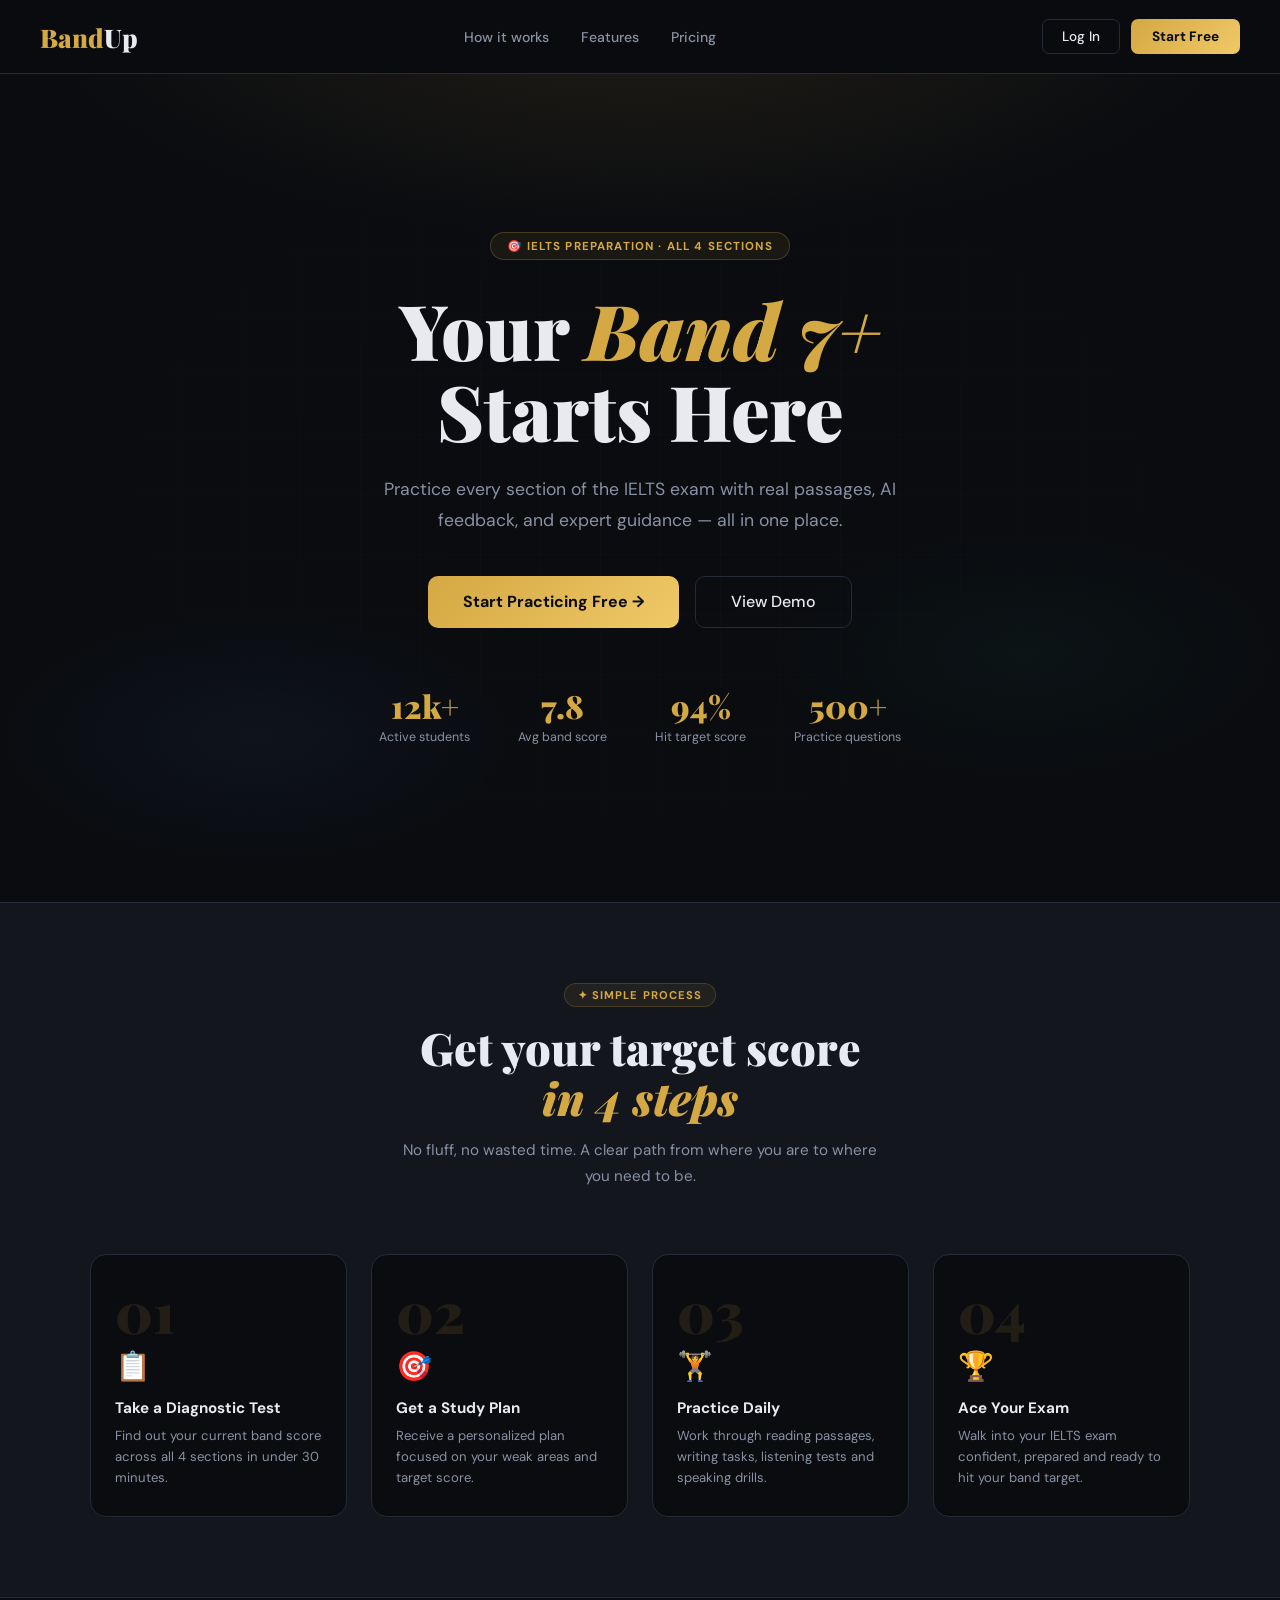
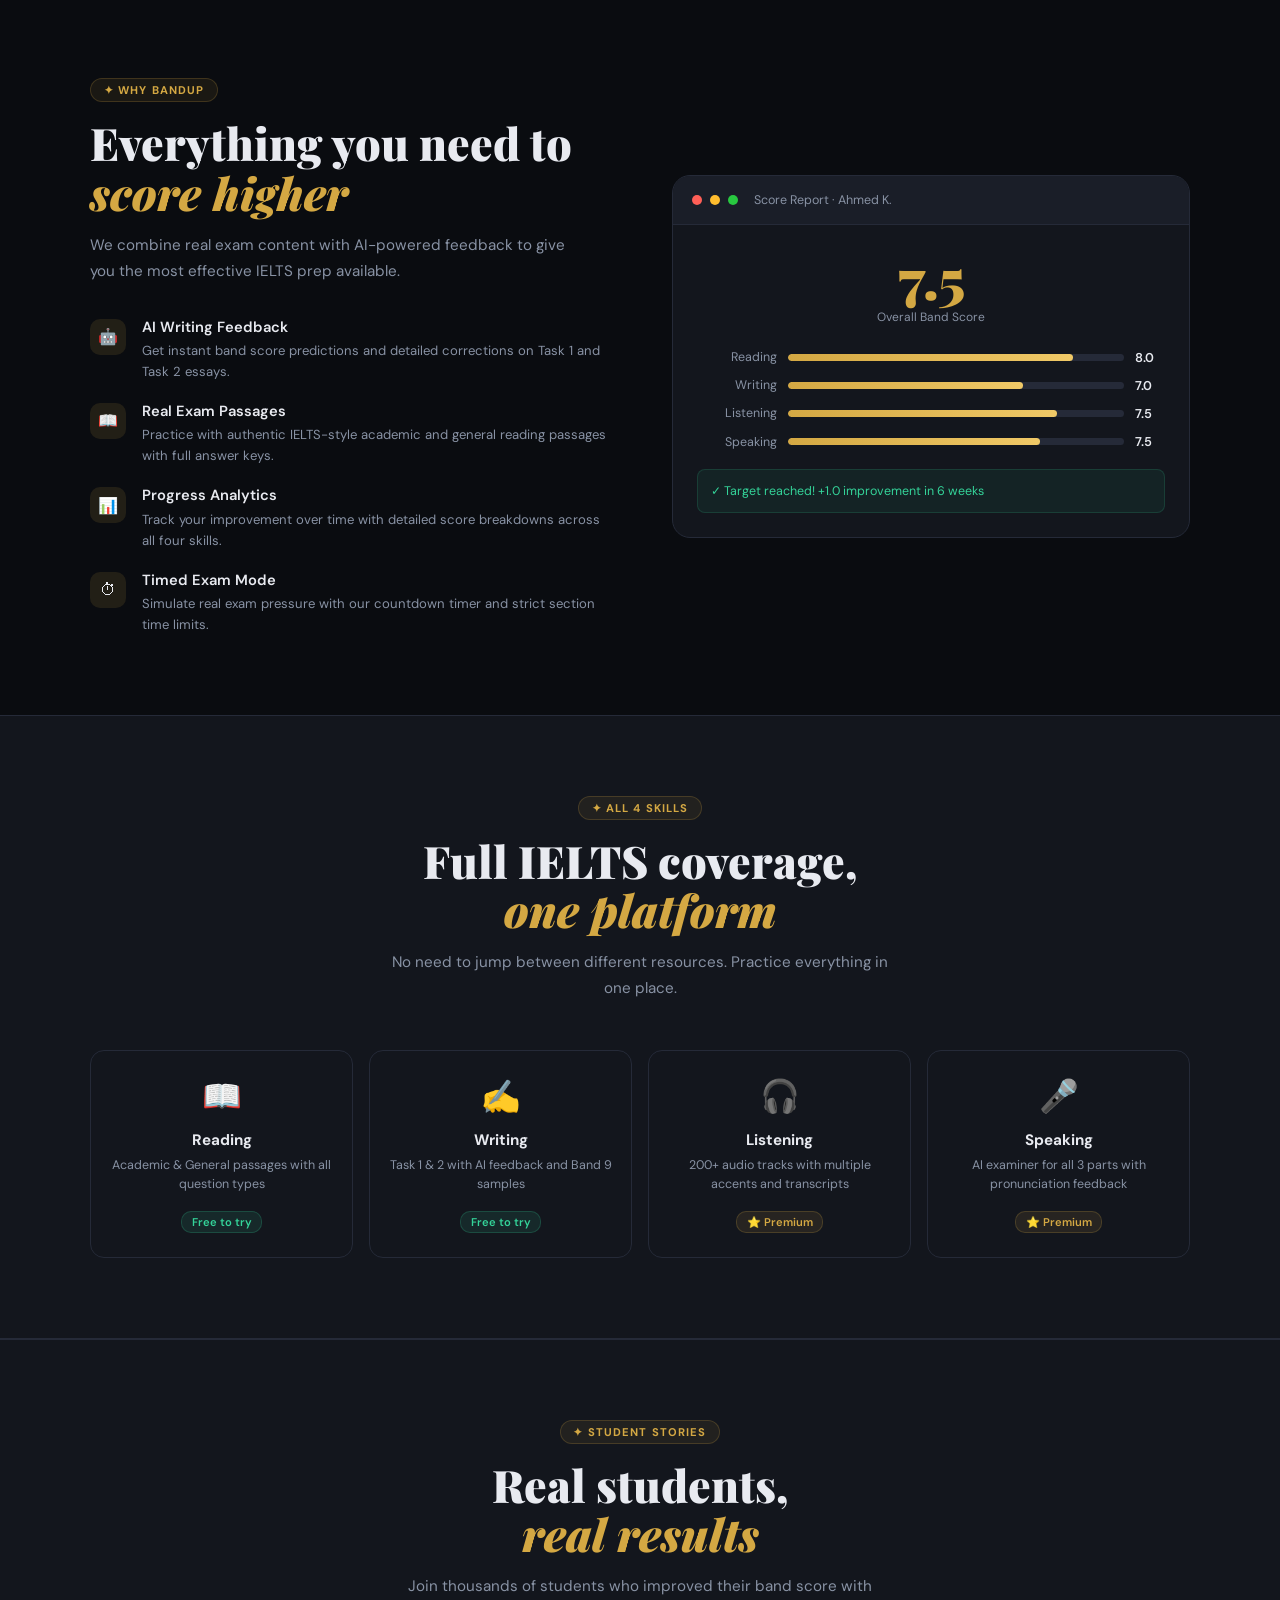
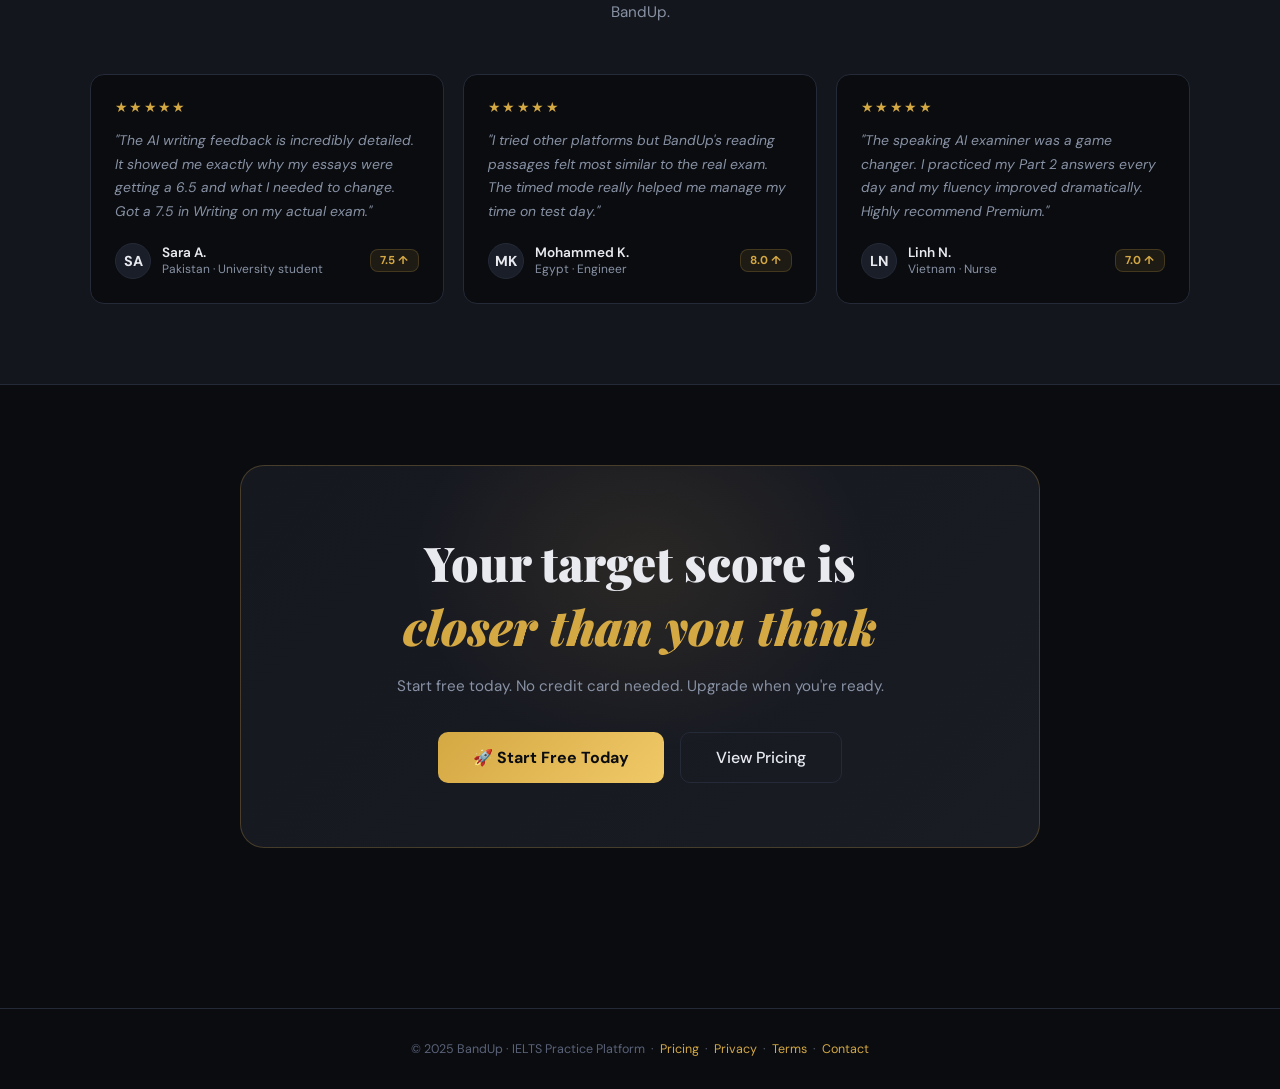
==== index.html @ ea89799a "Add files via upload" ====
<!DOCTYPE html>
<html lang="en">
<head>
<meta charset="UTF-8">
<meta name="viewport" content="width=device-width, initial-scale=1.0">
<title>BandUp — Ace Your IELTS</title>
<link href="https://fonts.googleapis.com/css2?family=Playfair+Display:ital,wght@0,400;0,700;0,900;1,400;1,700&family=DM+Sans:wght@300;400;500;600;700&display=swap" rel="stylesheet">
<style>
  :root {
    --bg: #0a0c10;
    --surface: #13161d;
    --surface2: #1a1e28;
    --border: #252a38;
    --gold: #d4a843;
    --gold-light: #f0c967;
    --text: #e8eaf0;
    --muted: #5a6278;
    --muted2: #8892a4;
    --green: #34d399;
    --blue: #60a5fa;
  }
  * { margin:0; padding:0; box-sizing:border-box; }
  html { scroll-behavior: smooth; }
  body { background:var(--bg); color:var(--text); font-family:'DM Sans',sans-serif; overflow-x:hidden; }

  /* NAV */
  nav {
    display:flex; align-items:center; justify-content:space-between;
    padding:1.2rem 2.5rem;
    border-bottom:1px solid var(--border);
    position:sticky; top:0;
    background:rgba(10,12,16,0.93);
    backdrop-filter:blur(16px);
    z-index:100;
  }
  .logo { font-family:'Playfair Display',serif; font-size:1.6rem; font-weight:900; color:var(--gold); }
  .logo span { color:var(--text); }
  .nav-links { display:flex; gap:2rem; align-items:center; }
  .nav-links a { color:var(--muted2); text-decoration:none; font-size:0.88rem; font-weight:500; transition:color 0.2s; }
  .nav-links a:hover { color:var(--text); }
  .nav-cta { display:flex; gap:0.7rem; }
  .btn-ghost { background:transparent; border:1px solid var(--border); color:var(--text); padding:0.5rem 1.2rem; border-radius:7px; font-family:'DM Sans',sans-serif; font-size:0.85rem; font-weight:500; cursor:pointer; transition:all 0.2s; }
  .btn-ghost:hover { border-color:var(--gold); color:var(--gold); }
  .btn-gold { background:linear-gradient(135deg,var(--gold),var(--gold-light)); color:#0a0c10; border:none; padding:0.55rem 1.3rem; border-radius:7px; font-family:'DM Sans',sans-serif; font-size:0.85rem; font-weight:700; cursor:pointer; transition:all 0.2s; }
  .btn-gold:hover { opacity:0.9; transform:translateY(-1px); }

  /* HERO */
  .hero {
    min-height: 92vh;
    display:flex; flex-direction:column; align-items:center; justify-content:center;
    text-align:center; padding:4rem 2rem;
    position:relative; overflow:hidden;
  }
  .hero-bg {
    position:absolute; inset:0; pointer-events:none;
    background:
      radial-gradient(ellipse 80% 50% at 50% -10%, rgba(212,168,67,0.12) 0%, transparent 60%),
      radial-gradient(ellipse 40% 30% at 20% 80%, rgba(96,165,250,0.05) 0%, transparent 50%),
      radial-gradient(ellipse 40% 30% at 80% 70%, rgba(52,211,153,0.04) 0%, transparent 50%);
  }
  .hero-grid {
    position:absolute; inset:0; pointer-events:none;
    background-image: linear-gradient(rgba(255,255,255,0.02) 1px, transparent 1px),
                      linear-gradient(90deg, rgba(255,255,255,0.02) 1px, transparent 1px);
    background-size: 60px 60px;
    mask-image: radial-gradient(ellipse 80% 80% at 50% 50%, black 0%, transparent 70%);
  }

  .hero-eyebrow {
    display:inline-flex; align-items:center; gap:0.5rem;
    background:rgba(212,168,67,0.08); color:var(--gold);
    border:1px solid rgba(212,168,67,0.25);
    padding:0.35rem 1rem; border-radius:20px;
    font-size:0.72rem; font-weight:700; letter-spacing:0.1em; text-transform:uppercase;
    margin-bottom:1.8rem;
    animation: fadeUp 0.7s ease both;
  }
  @keyframes fadeUp { from{opacity:0;transform:translateY(20px)} to{opacity:1;transform:translateY(0)} }

  .hero h1 {
    font-family:'Playfair Display',serif;
    font-size:clamp(3rem,6vw,5.5rem);
    font-weight:900; line-height:1.05;
    margin-bottom:1.5rem;
    animation:fadeUp 0.7s 0.1s ease both;
    position:relative;
  }
  .hero h1 em { color:var(--gold); font-style:italic; }

  .hero-sub {
    color:var(--muted2); font-size:1.1rem; max-width:540px;
    line-height:1.75; margin-bottom:2.5rem;
    animation:fadeUp 0.7s 0.2s ease both; position:relative;
  }

  .hero-actions {
    display:flex; gap:1rem; flex-wrap:wrap; justify-content:center;
    margin-bottom:3.5rem;
    animation:fadeUp 0.7s 0.3s ease both; position:relative;
  }
  .btn-hero-primary {
    background:linear-gradient(135deg,var(--gold),var(--gold-light));
    color:#0a0c10; border:none; padding:0.9rem 2.2rem;
    border-radius:10px; font-family:'DM Sans',sans-serif;
    font-size:1rem; font-weight:700; cursor:pointer; transition:all 0.2s;
  }
  .btn-hero-primary:hover { transform:translateY(-2px); box-shadow:0 12px 32px rgba(212,168,67,0.3); }
  .btn-hero-secondary {
    background:transparent; border:1px solid var(--border);
    color:var(--text); padding:0.9rem 2.2rem;
    border-radius:10px; font-family:'DM Sans',sans-serif;
    font-size:1rem; font-weight:500; cursor:pointer; transition:all 0.2s;
  }
  .btn-hero-secondary:hover { border-color:var(--muted2); }

  /* STATS ROW */
  .hero-stats {
    display:flex; gap:3rem; flex-wrap:wrap; justify-content:center;
    animation:fadeUp 0.7s 0.4s ease both; position:relative;
  }
  .stat { text-align:center; }
  .stat-val { font-family:'Playfair Display',serif; font-size:2rem; font-weight:900; color:var(--gold); }
  .stat-lbl { font-size:0.78rem; color:var(--muted2); margin-top:2px; }

  /* SECTION COMMON */
  section { padding:5rem 2rem; position:relative; }
  .section-tag {
    display:inline-block; background:rgba(212,168,67,0.08); color:var(--gold);
    border:1px solid rgba(212,168,67,0.2); padding:0.25rem 0.8rem;
    border-radius:20px; font-size:0.7rem; font-weight:700;
    letter-spacing:0.1em; text-transform:uppercase; margin-bottom:1rem;
  }
  .section-heading {
    font-family:'Playfair Display',serif; font-size:clamp(2rem,3.5vw,3rem);
    font-weight:900; line-height:1.1; margin-bottom:1rem;
  }
  .section-heading em { color:var(--gold); font-style:italic; }
  .section-desc { color:var(--muted2); font-size:0.95rem; line-height:1.7; max-width:500px; }

  /* HOW IT WORKS */
  .how-section { background:var(--surface); border-top:1px solid var(--border); border-bottom:1px solid var(--border); }
  .how-inner { max-width:1100px; margin:0 auto; }
  .how-header { text-align:center; margin-bottom:4rem; }
  .how-header .section-desc { margin:0 auto; }
  .steps-grid { display:grid; grid-template-columns:repeat(4,1fr); gap:1.5rem; }
  @media(max-width:768px){ .steps-grid{grid-template-columns:1fr 1fr;} }
  @media(max-width:480px){ .steps-grid{grid-template-columns:1fr;} }

  .step-card {
    background:var(--bg); border:1px solid var(--border);
    border-radius:16px; padding:1.8rem 1.5rem;
    position:relative; transition:border-color 0.2s, transform 0.2s;
  }
  .step-card:hover { border-color:rgba(212,168,67,0.3); transform:translateY(-3px); }
  .step-num {
    font-family:'Playfair Display',serif; font-size:3.5rem; font-weight:900;
    color:rgba(212,168,67,0.12); line-height:1; margin-bottom:0.5rem;
  }
  .step-icon { font-size:1.8rem; margin-bottom:0.8rem; }
  .step-title { font-weight:700; font-size:0.95rem; margin-bottom:0.4rem; }
  .step-desc { font-size:0.82rem; color:var(--muted2); line-height:1.6; }

  /* FEATURES */
  .features-section { max-width:1100px; margin:0 auto; }
  .features-layout { display:grid; grid-template-columns:1fr 1fr; gap:4rem; align-items:center; }
  @media(max-width:768px){ .features-layout{grid-template-columns:1fr;} }

  .feature-list { display:flex; flex-direction:column; gap:1.2rem; margin-top:2rem; }
  .feature-item { display:flex; gap:1rem; align-items:flex-start; }
  .feature-dot {
    width:36px; height:36px; border-radius:10px;
    background:var(--gold-dim,rgba(212,168,67,0.12));
    display:flex; align-items:center; justify-content:center;
    font-size:1rem; flex-shrink:0; margin-top:2px;
  }
  .feature-item h4 { font-weight:600; font-size:0.92rem; margin-bottom:0.2rem; }
  .feature-item p { font-size:0.82rem; color:var(--muted2); line-height:1.6; }

  /* MOCK PREVIEW CARD */
  .preview-card {
    background:var(--surface); border:1px solid var(--border);
    border-radius:18px; overflow:hidden;
  }
  .preview-header {
    background:var(--surface2); padding:1rem 1.2rem;
    border-bottom:1px solid var(--border);
    display:flex; align-items:center; gap:0.5rem;
  }
  .dot { width:10px; height:10px; border-radius:50%; }
  .dot-r { background:#ff5f57; }
  .dot-y { background:#ffbd2e; }
  .dot-g { background:#28c840; }
  .preview-body { padding:1.5rem; }
  .preview-score { text-align:center; margin-bottom:1.5rem; }
  .preview-score .big { font-family:'Playfair Display',serif; font-size:3.5rem; font-weight:900; color:var(--gold); line-height:1; }
  .preview-score .lbl { font-size:0.75rem; color:var(--muted2); margin-top:0.2rem; }
  .score-bars { display:flex; flex-direction:column; gap:0.7rem; }
  .bar-row { display:flex; align-items:center; gap:0.7rem; font-size:0.78rem; }
  .bar-label { width:80px; color:var(--muted2); text-align:right; flex-shrink:0; }
  .bar-track { flex:1; height:7px; background:var(--border); border-radius:4px; overflow:hidden; }
  .bar-fill { height:100%; border-radius:4px; background:linear-gradient(90deg,var(--gold),var(--gold-light)); transition:width 1.5s ease; }
  .bar-val { width:30px; color:var(--text); font-weight:600; font-size:0.8rem; }

  /* TESTIMONIALS */
  .testimonials-section { background:var(--surface); border-top:1px solid var(--border); border-bottom:1px solid var(--border); }
  .testimonials-inner { max-width:1100px; margin:0 auto; }
  .testimonials-header { text-align:center; margin-bottom:3rem; }
  .testimonials-header .section-desc { margin:0 auto; }
  .testimonials-grid { display:grid; grid-template-columns:repeat(3,1fr); gap:1.2rem; }
  @media(max-width:768px){ .testimonials-grid{grid-template-columns:1fr;} }

  .testimonial-card {
    background:var(--bg); border:1px solid var(--border);
    border-radius:14px; padding:1.5rem;
    transition:border-color 0.2s;
  }
  .testimonial-card:hover { border-color:rgba(212,168,67,0.25); }
  .stars { color:var(--gold); font-size:0.85rem; margin-bottom:0.8rem; letter-spacing:0.1em; }
  .testimonial-text { font-size:0.87rem; color:var(--muted2); line-height:1.7; margin-bottom:1.2rem; font-style:italic; }
  .testimonial-author { display:flex; align-items:center; gap:0.7rem; }
  .author-avatar {
    width:36px; height:36px; border-radius:50%;
    display:flex; align-items:center; justify-content:center;
    font-size:0.9rem; font-weight:700; flex-shrink:0;
    background:var(--surface2); border:1px solid var(--border);
  }
  .author-name { font-size:0.85rem; font-weight:600; }
  .author-meta { font-size:0.75rem; color:var(--muted2); }
  .band-chip {
    margin-left:auto; background:rgba(212,168,67,0.1);
    color:var(--gold); border:1px solid rgba(212,168,67,0.2);
    padding:0.2rem 0.6rem; border-radius:8px;
    font-size:0.72rem; font-weight:700;
  }

  /* SECTIONS CTA */
  .sections-preview { max-width:1100px; margin:0 auto; }
  .sections-header { text-align:center; margin-bottom:3rem; }
  .sections-header .section-desc { margin:0 auto; }
  .sections-cards { display:grid; grid-template-columns:repeat(4,1fr); gap:1rem; }
  @media(max-width:768px){ .sections-cards{grid-template-columns:1fr 1fr;} }
  @media(max-width:480px){ .sections-cards{grid-template-columns:1fr;} }

  .section-card {
    background:var(--surface); border:1px solid var(--border);
    border-radius:14px; padding:1.5rem 1.2rem;
    text-align:center; cursor:pointer;
    transition:all 0.2s;
  }
  .section-card:hover { border-color:rgba(212,168,67,0.3); transform:translateY(-3px); background:var(--surface2); }
  .section-card .icon { font-size:2rem; margin-bottom:0.8rem; }
  .section-card h3 { font-weight:700; font-size:0.95rem; margin-bottom:0.4rem; }
  .section-card p { font-size:0.78rem; color:var(--muted2); line-height:1.5; margin-bottom:1rem; }
  .section-card .free-tag {
    display:inline-block; background:rgba(52,211,153,0.1); color:var(--green);
    border:1px solid rgba(52,211,153,0.2); padding:0.2rem 0.6rem;
    border-radius:10px; font-size:0.7rem; font-weight:600;
  }
  .section-card .lock-tag {
    display:inline-block; background:var(--gold-dim,rgba(212,168,67,0.1)); color:var(--gold);
    border:1px solid rgba(212,168,67,0.2); padding:0.2rem 0.6rem;
    border-radius:10px; font-size:0.7rem; font-weight:600;
  }

  /* FINAL CTA */
  .final-cta {
    max-width:800px; margin:0 auto;
    background:linear-gradient(135deg,#161820,#1a1c24);
    border:1px solid rgba(212,168,67,0.25); border-radius:24px;
    padding:4rem 2.5rem; text-align:center; position:relative; overflow:hidden;
  }
  .final-cta::before {
    content:''; position:absolute; top:-100px; left:50%; transform:translateX(-50%);
    width:500px; height:400px;
    background:radial-gradient(ellipse, rgba(212,168,67,0.1) 0%, transparent 65%);
    pointer-events:none;
  }
  .final-cta h2 { font-family:'Playfair Display',serif; font-size:clamp(2rem,4vw,3rem); font-weight:900; margin-bottom:1rem; position:relative; }
  .final-cta h2 em { color:var(--gold); font-style:italic; }
  .final-cta p { color:var(--muted2); font-size:0.95rem; margin-bottom:2rem; line-height:1.7; position:relative; }
  .final-cta-btns { display:flex; gap:1rem; justify-content:center; flex-wrap:wrap; position:relative; }

  footer { text-align:center; padding:2rem; color:var(--muted); font-size:0.78rem; border-top:1px solid var(--border); margin-top:5rem; }
  footer a { color:var(--gold); text-decoration:none; }
</style>
</head>
<body>

<nav>
  <div class="logo">Band<span>Up</span></div>
  <div class="nav-links">
    <a href="#how">How it works</a>
    <a href="#features">Features</a>
    <a href="pricing-page.html">Pricing</a>
  </div>
  <div class="nav-cta">
    <button class="btn-ghost" onclick="location.href='login.html'">Log In</button>
    <button class="btn-gold" onclick="location.href='login.html'">Start Free</button>
  </div>
</nav>

<!-- HERO -->
<section class="hero">
  <div class="hero-bg"></div>
  <div class="hero-grid"></div>
  <div class="hero-eyebrow">🎯 IELTS Preparation · All 4 Sections</div>
  <h1>Your <em>Band 7+</em><br>Starts Here</h1>
  <p class="hero-sub">Practice every section of the IELTS exam with real passages, AI feedback, and expert guidance — all in one place.</p>
  <div class="hero-actions">
    <button class="btn-hero-primary" onclick="location.href='login.html'">Start Practicing Free →</button>
    <button class="btn-hero-secondary" onclick="location.href='ielts-platform.html'">View Demo</button>
  </div>
  <div class="hero-stats">
    <div class="stat"><div class="stat-val">12k+</div><div class="stat-lbl">Active students</div></div>
    <div class="stat"><div class="stat-val">7.8</div><div class="stat-lbl">Avg band score</div></div>
    <div class="stat"><div class="stat-val">94%</div><div class="stat-lbl">Hit target score</div></div>
    <div class="stat"><div class="stat-val">500+</div><div class="stat-lbl">Practice questions</div></div>
  </div>
</section>

<!-- HOW IT WORKS -->
<section class="how-section" id="how">
  <div class="how-inner">
    <div class="how-header">
      <div class="section-tag">✦ Simple Process</div>
      <h2 class="section-heading">Get your target score<br><em>in 4 steps</em></h2>
      <p class="section-desc">No fluff, no wasted time. A clear path from where you are to where you need to be.</p>
    </div>
    <div class="steps-grid">
      <div class="step-card">
        <div class="step-num">01</div>
        <div class="step-icon">📋</div>
        <div class="step-title">Take a Diagnostic Test</div>
        <div class="step-desc">Find out your current band score across all 4 sections in under 30 minutes.</div>
      </div>
      <div class="step-card">
        <div class="step-num">02</div>
        <div class="step-icon">🎯</div>
        <div class="step-title">Get a Study Plan</div>
        <div class="step-desc">Receive a personalized plan focused on your weak areas and target score.</div>
      </div>
      <div class="step-card">
        <div class="step-num">03</div>
        <div class="step-icon">🏋️</div>
        <div class="step-title">Practice Daily</div>
        <div class="step-desc">Work through reading passages, writing tasks, listening tests and speaking drills.</div>
      </div>
      <div class="step-card">
        <div class="step-num">04</div>
        <div class="step-icon">🏆</div>
        <div class="step-title">Ace Your Exam</div>
        <div class="step-desc">Walk into your IELTS exam confident, prepared and ready to hit your band target.</div>
      </div>
    </div>
  </div>
</section>

<!-- FEATURES -->
<section id="features">
  <div class="features-section">
    <div class="features-layout">
      <div>
        <div class="section-tag">✦ Why BandUp</div>
        <h2 class="section-heading">Everything you need to <em>score higher</em></h2>
        <p class="section-desc">We combine real exam content with AI-powered feedback to give you the most effective IELTS prep available.</p>
        <div class="feature-list">
          <div class="feature-item">
            <div class="feature-dot">🤖</div>
            <div><h4>AI Writing Feedback</h4><p>Get instant band score predictions and detailed corrections on Task 1 and Task 2 essays.</p></div>
          </div>
          <div class="feature-item">
            <div class="feature-dot">📖</div>
            <div><h4>Real Exam Passages</h4><p>Practice with authentic IELTS-style academic and general reading passages with full answer keys.</p></div>
          </div>
          <div class="feature-item">
            <div class="feature-dot">📊</div>
            <div><h4>Progress Analytics</h4><p>Track your improvement over time with detailed score breakdowns across all four skills.</p></div>
          </div>
          <div class="feature-item">
            <div class="feature-dot">⏱</div>
            <div><h4>Timed Exam Mode</h4><p>Simulate real exam pressure with our countdown timer and strict section time limits.</p></div>
          </div>
        </div>
      </div>
      <div class="preview-card">
        <div class="preview-header">
          <div class="dot dot-r"></div><div class="dot dot-y"></div><div class="dot dot-g"></div>
          <span style="font-size:0.78rem;color:var(--muted2);margin-left:0.5rem">Score Report · Ahmed K.</span>
        </div>
        <div class="preview-body">
          <div class="preview-score">
            <div class="big">7.5</div>
            <div class="lbl">Overall Band Score</div>
          </div>
          <div class="score-bars">
            <div class="bar-row">
              <span class="bar-label">Reading</span>
              <div class="bar-track"><div class="bar-fill" style="width:85%"></div></div>
              <span class="bar-val">8.0</span>
            </div>
            <div class="bar-row">
              <span class="bar-label">Writing</span>
              <div class="bar-track"><div class="bar-fill" style="width:70%"></div></div>
              <span class="bar-val">7.0</span>
            </div>
            <div class="bar-row">
              <span class="bar-label">Listening</span>
              <div class="bar-track"><div class="bar-fill" style="width:80%"></div></div>
              <span class="bar-val">7.5</span>
            </div>
            <div class="bar-row">
              <span class="bar-label">Speaking</span>
              <div class="bar-track"><div class="bar-fill" style="width:75%"></div></div>
              <span class="bar-val">7.5</span>
            </div>
          </div>
          <div style="margin-top:1.2rem;padding:0.8rem;background:rgba(52,211,153,0.07);border:1px solid rgba(52,211,153,0.15);border-radius:8px;font-size:0.78rem;color:#34d399">
            ✓ Target reached! +1.0 improvement in 6 weeks
          </div>
        </div>
      </div>
    </div>
  </div>
</section>

<!-- SECTIONS PREVIEW -->
<section style="background:var(--surface);border-top:1px solid var(--border);border-bottom:1px solid var(--border)">
  <div class="sections-preview">
    <div class="sections-header">
      <div class="section-tag">✦ All 4 Skills</div>
      <h2 class="section-heading">Full IELTS coverage,<br><em>one platform</em></h2>
      <p class="section-desc">No need to jump between different resources. Practice everything in one place.</p>
    </div>
    <div class="sections-cards">
      <div class="section-card" onclick="location.href='ielts-platform.html'">
        <div class="icon">📖</div>
        <h3>Reading</h3>
        <p>Academic & General passages with all question types</p>
        <span class="free-tag">Free to try</span>
      </div>
      <div class="section-card" onclick="location.href='ielts-platform.html'">
        <div class="icon">✍️</div>
        <h3>Writing</h3>
        <p>Task 1 & 2 with AI feedback and Band 9 samples</p>
        <span class="free-tag">Free to try</span>
      </div>
      <div class="section-card" onclick="location.href='pricing-page.html'">
        <div class="icon">🎧</div>
        <h3>Listening</h3>
        <p>200+ audio tracks with multiple accents and transcripts</p>
        <span class="lock-tag">⭐ Premium</span>
      </div>
      <div class="section-card" onclick="location.href='pricing-page.html'">
        <div class="icon">🎤</div>
        <h3>Speaking</h3>
        <p>AI examiner for all 3 parts with pronunciation feedback</p>
        <span class="lock-tag">⭐ Premium</span>
      </div>
    </div>
  </div>
</section>

<!-- TESTIMONIALS -->
<section class="testimonials-section">
  <div class="testimonials-inner">
    <div class="testimonials-header">
      <div class="section-tag">✦ Student Stories</div>
      <h2 class="section-heading">Real students,<br><em>real results</em></h2>
      <p class="section-desc">Join thousands of students who improved their band score with BandUp.</p>
    </div>
    <div class="testimonials-grid">
      <div class="testimonial-card">
        <div class="stars">★★★★★</div>
        <div class="testimonial-text">"The AI writing feedback is incredibly detailed. It showed me exactly why my essays were getting a 6.5 and what I needed to change. Got a 7.5 in Writing on my actual exam."</div>
        <div class="testimonial-author">
          <div class="author-avatar">SA</div>
          <div><div class="author-name">Sara A.</div><div class="author-meta">Pakistan · University student</div></div>
          <div class="band-chip">7.5 ↑</div>
        </div>
      </div>
      <div class="testimonial-card">
        <div class="stars">★★★★★</div>
        <div class="testimonial-text">"I tried other platforms but BandUp's reading passages felt most similar to the real exam. The timed mode really helped me manage my time on test day."</div>
        <div class="testimonial-author">
          <div class="author-avatar">MK</div>
          <div><div class="author-name">Mohammed K.</div><div class="author-meta">Egypt · Engineer</div></div>
          <div class="band-chip">8.0 ↑</div>
        </div>
      </div>
      <div class="testimonial-card">
        <div class="stars">★★★★★</div>
        <div class="testimonial-text">"The speaking AI examiner was a game changer. I practiced my Part 2 answers every day and my fluency improved dramatically. Highly recommend Premium."</div>
        <div class="testimonial-author">
          <div class="author-avatar">LN</div>
          <div><div class="author-name">Linh N.</div><div class="author-meta">Vietnam · Nurse</div></div>
          <div class="band-chip">7.0 ↑</div>
        </div>
      </div>
    </div>
  </div>
</section>

<!-- FINAL CTA -->
<section>
  <div class="final-cta">
    <h2>Your target score is<br><em>closer than you think</em></h2>
    <p>Start free today. No credit card needed. Upgrade when you're ready.</p>
    <div class="final-cta-btns">
      <button class="btn-hero-primary" onclick="location.href='login.html'">🚀 Start Free Today</button>
      <button class="btn-hero-secondary" onclick="location.href='pricing-page.html'">View Pricing</button>
    </div>
  </div>
</section>

<footer>
  © 2025 BandUp · IELTS Practice Platform &nbsp;·&nbsp;
  <a href="pricing-page.html">Pricing</a> &nbsp;·&nbsp;
  <a href="#">Privacy</a> &nbsp;·&nbsp;
  <a href="#">Terms</a> &nbsp;·&nbsp;
  <a href="#">Contact</a>
</footer>

</body>
</html>
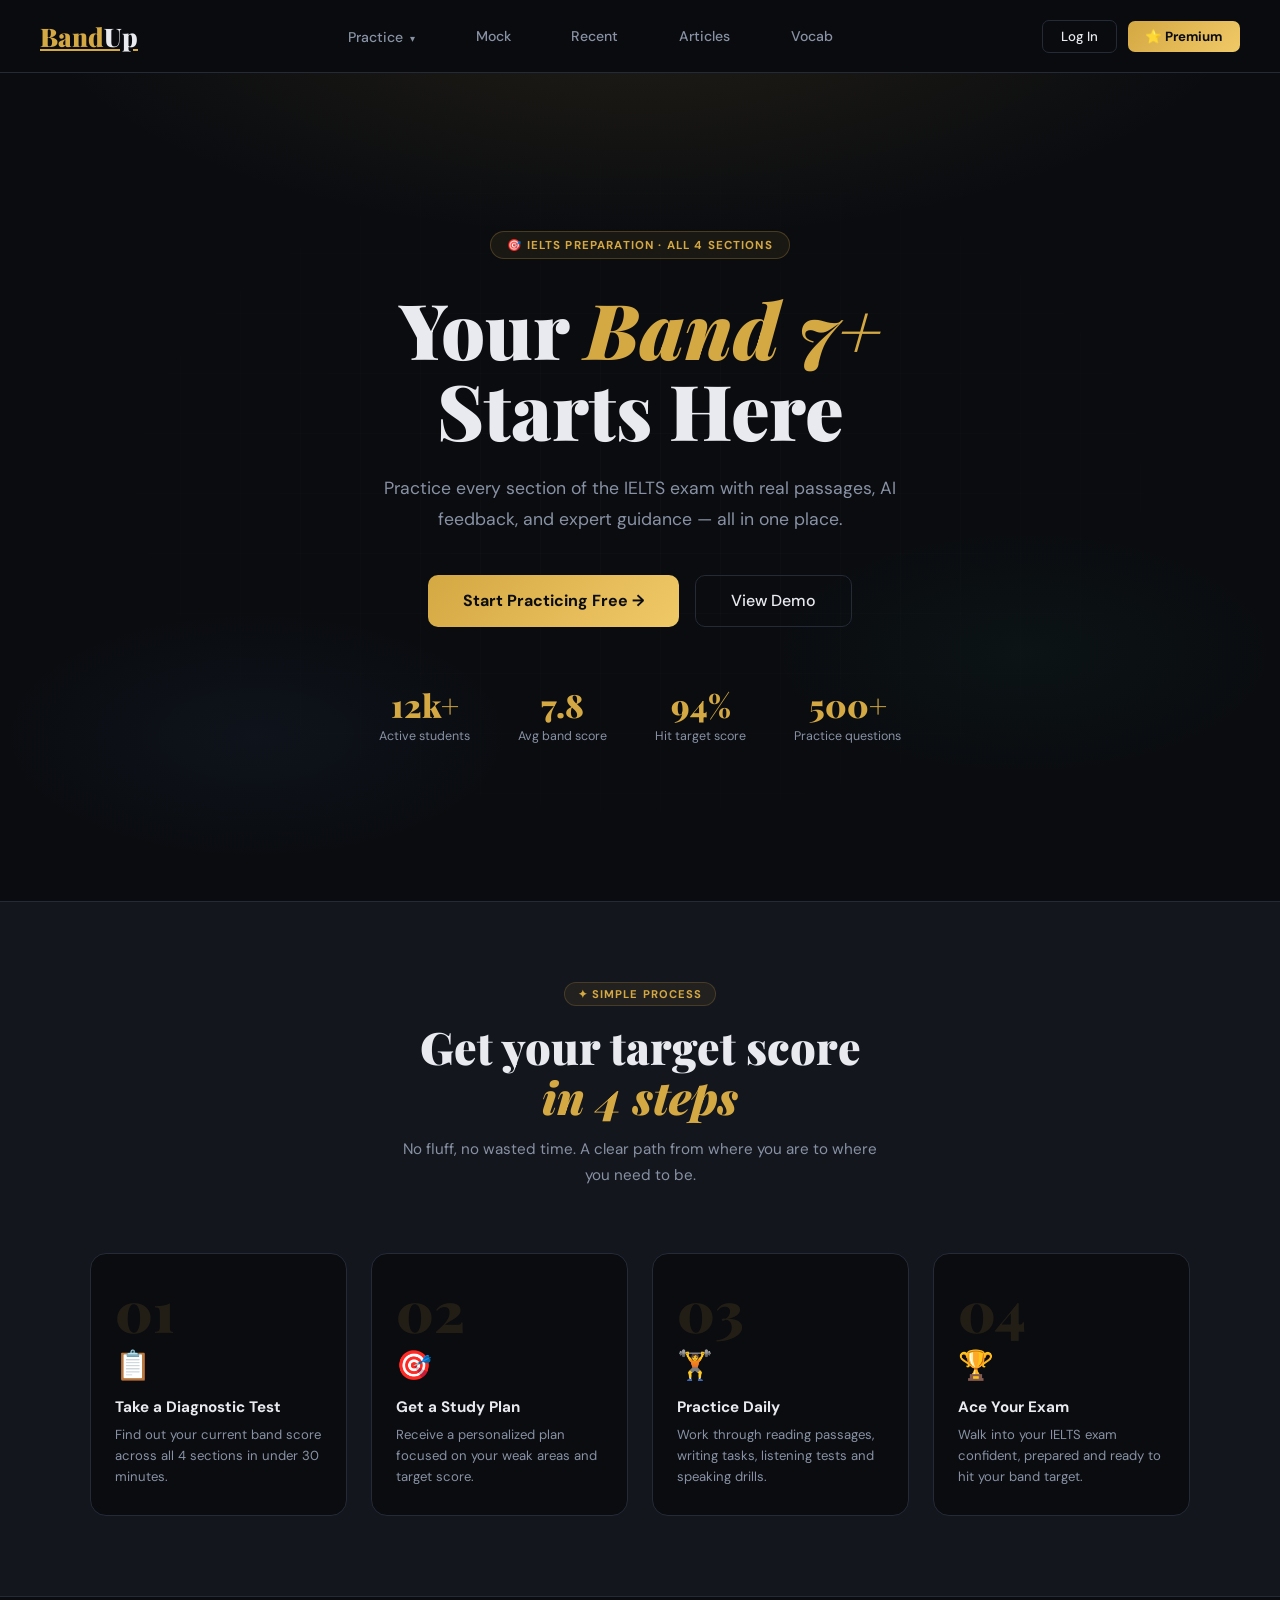
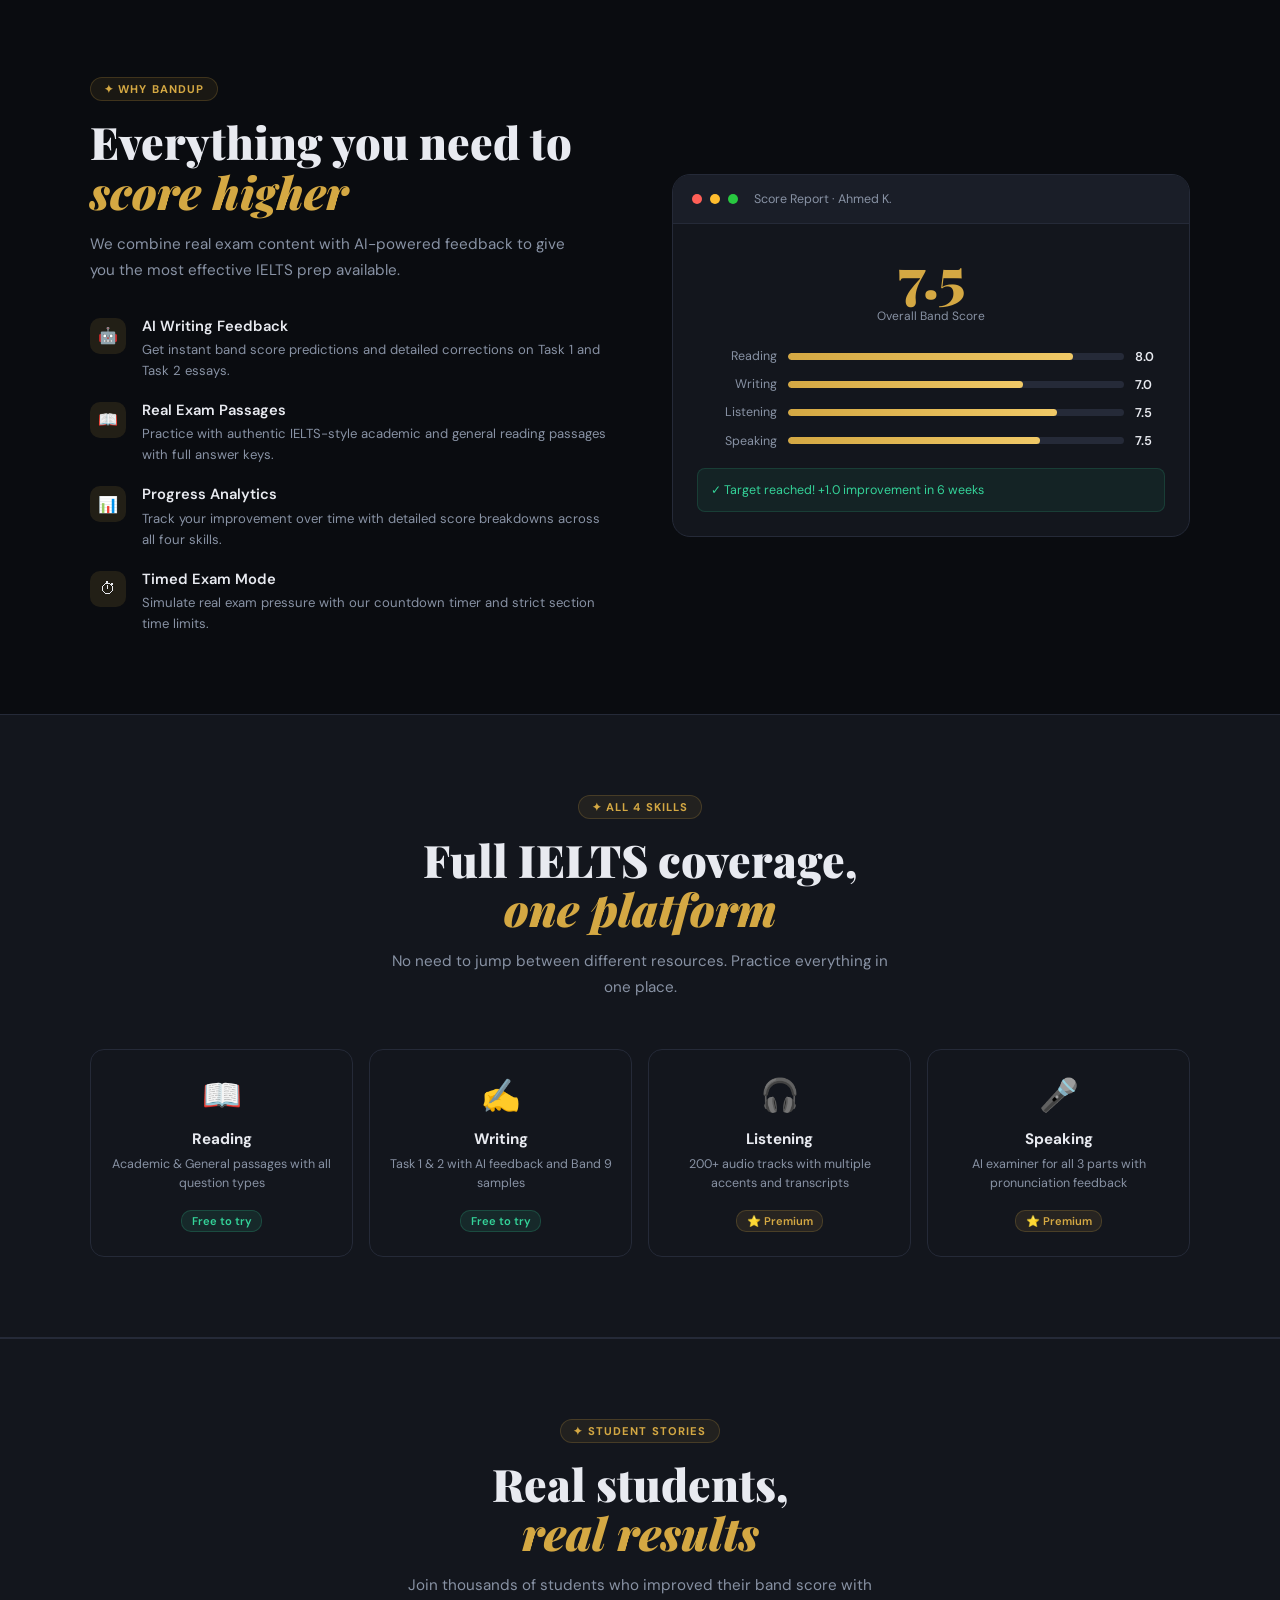
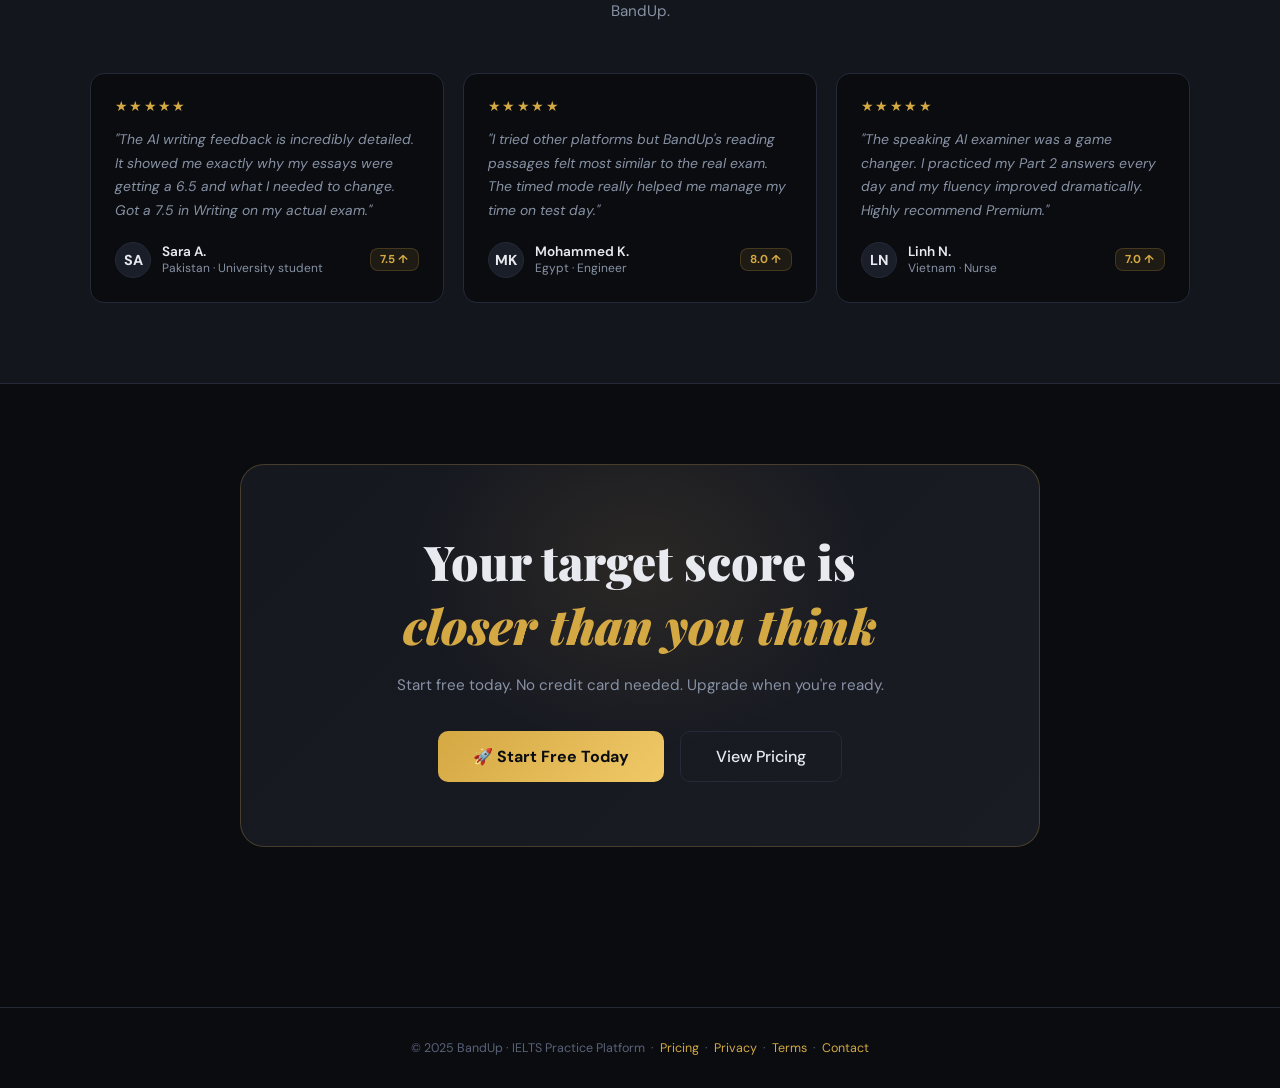
==== commit eab1f354: "Add files via upload" ====
--- a/index.html
+++ b/index.html
@@ -282,20 +282,46 @@
 
   footer { text-align:center; padding:2rem; color:var(--muted); font-size:0.78rem; border-top:1px solid var(--border); margin-top:5rem; }
   footer a { color:var(--gold); text-decoration:none; }
+
+  /* DROPDOWN NAV */
+  .nav-link { color:var(--muted2); text-decoration:none; font-size:0.85rem; font-weight:500; padding:0.45rem 0.9rem; border-radius:7px; transition:all 0.2s; }
+  .nav-link:hover { color:var(--text); background:var(--surface); }
+  .nav-link.active { color:var(--gold); background:rgba(212,168,67,0.08); }
+  .dropdown { position:relative; }
+  .dropdown-menu { position:absolute; top:calc(100% + 8px); left:0; background:var(--surface); border:1px solid var(--border); border-radius:12px; padding:0.5rem; min-width:180px; opacity:0; pointer-events:none; transform:translateY(-8px); transition:all 0.2s; z-index:200; box-shadow:0 16px 40px rgba(0,0,0,0.4); }
+  .dropdown:hover .dropdown-menu { opacity:1; pointer-events:all; transform:translateY(0); }
+  .dropdown-item { display:flex; align-items:center; gap:0.7rem; padding:0.6rem 0.8rem; border-radius:8px; color:var(--muted2); text-decoration:none; font-size:0.83rem; font-weight:500; transition:all 0.15s; }
+  .dropdown-item:hover { background:var(--surface2); color:var(--text); }
+  .btn-login { background:transparent; border:1px solid var(--border); color:var(--text); padding:0.45rem 1.1rem; border-radius:7px; font-family:'DM Sans',sans-serif; font-size:0.83rem; font-weight:500; cursor:pointer; transition:all 0.2s; text-decoration:none; }
+  .btn-login:hover { border-color:var(--muted2); }
+  .btn-premium-nav { background:linear-gradient(135deg,var(--gold),var(--gold-light)); color:#0a0c10; border:none; padding:0.45rem 1.1rem; border-radius:7px; font-family:'DM Sans',sans-serif; font-size:0.83rem; font-weight:700; cursor:pointer; transition:all 0.2s; }
+  .btn-premium-nav:hover { opacity:0.9; }
+  .nav-right { display:flex; gap:0.7rem; align-items:center; }
+
 </style>
 </head>
 <body>
 
 <nav>
-  <div class="logo">Band<span>Up</span></div>
+  <a class="logo" href="index.html">Band<span>Up</span></a>
   <div class="nav-links">
-    <a href="#how">How it works</a>
-    <a href="#features">Features</a>
-    <a href="pricing-page.html">Pricing</a>
-  </div>
-  <div class="nav-cta">
-    <button class="btn-ghost" onclick="location.href='login.html'">Log In</button>
-    <button class="btn-gold" onclick="location.href='login.html'">Start Free</button>
+    <div class="dropdown">
+      <a class="nav-link" href="#">Practice <span style="font-size:0.6rem;margin-left:0.2rem">&#9662;</span></a>
+      <div class="dropdown-menu">
+        <a class="dropdown-item" href="reading.html">&#128218; Reading</a>
+        <a class="dropdown-item" href="ielts-platform.html">&#9997;&#65039; Writing</a>
+        <a class="dropdown-item" href="pricing-page.html">&#127911; Listening</a>
+        <a class="dropdown-item" href="pricing-page.html">&#127908; Speaking</a>
+      </div>
+    </div>
+    <a class="nav-link" href="#">Mock</a>
+    <a class="nav-link" href="recent.html">Recent</a>
+    <a class="nav-link" href="#">Articles</a>
+    <a class="nav-link" href="#">Vocab</a>
+  </div>
+  <div class="nav-right">
+    <a class="btn-login" href="login.html">Log In</a>
+    <button class="btn-premium-nav" onclick="location.href='pricing-page.html'">&#11088; Premium</button>
   </div>
 </nav>
 
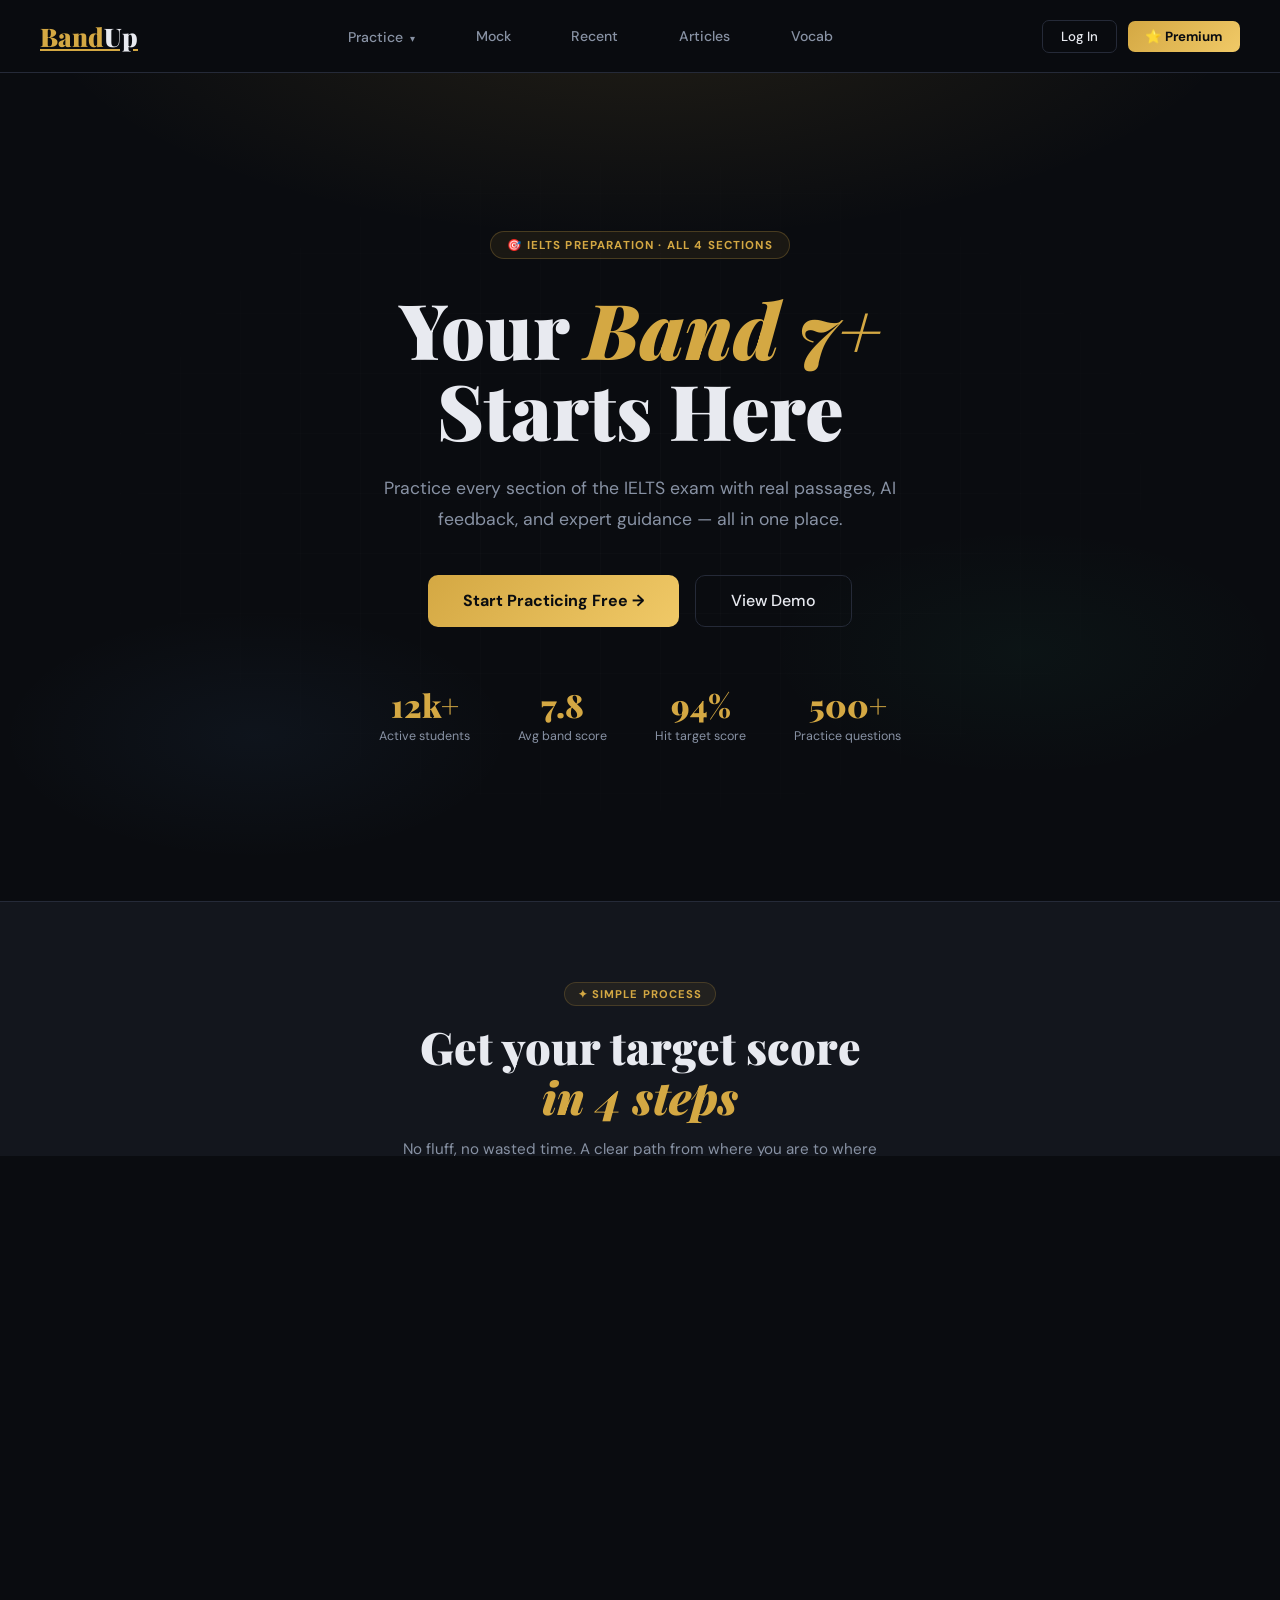
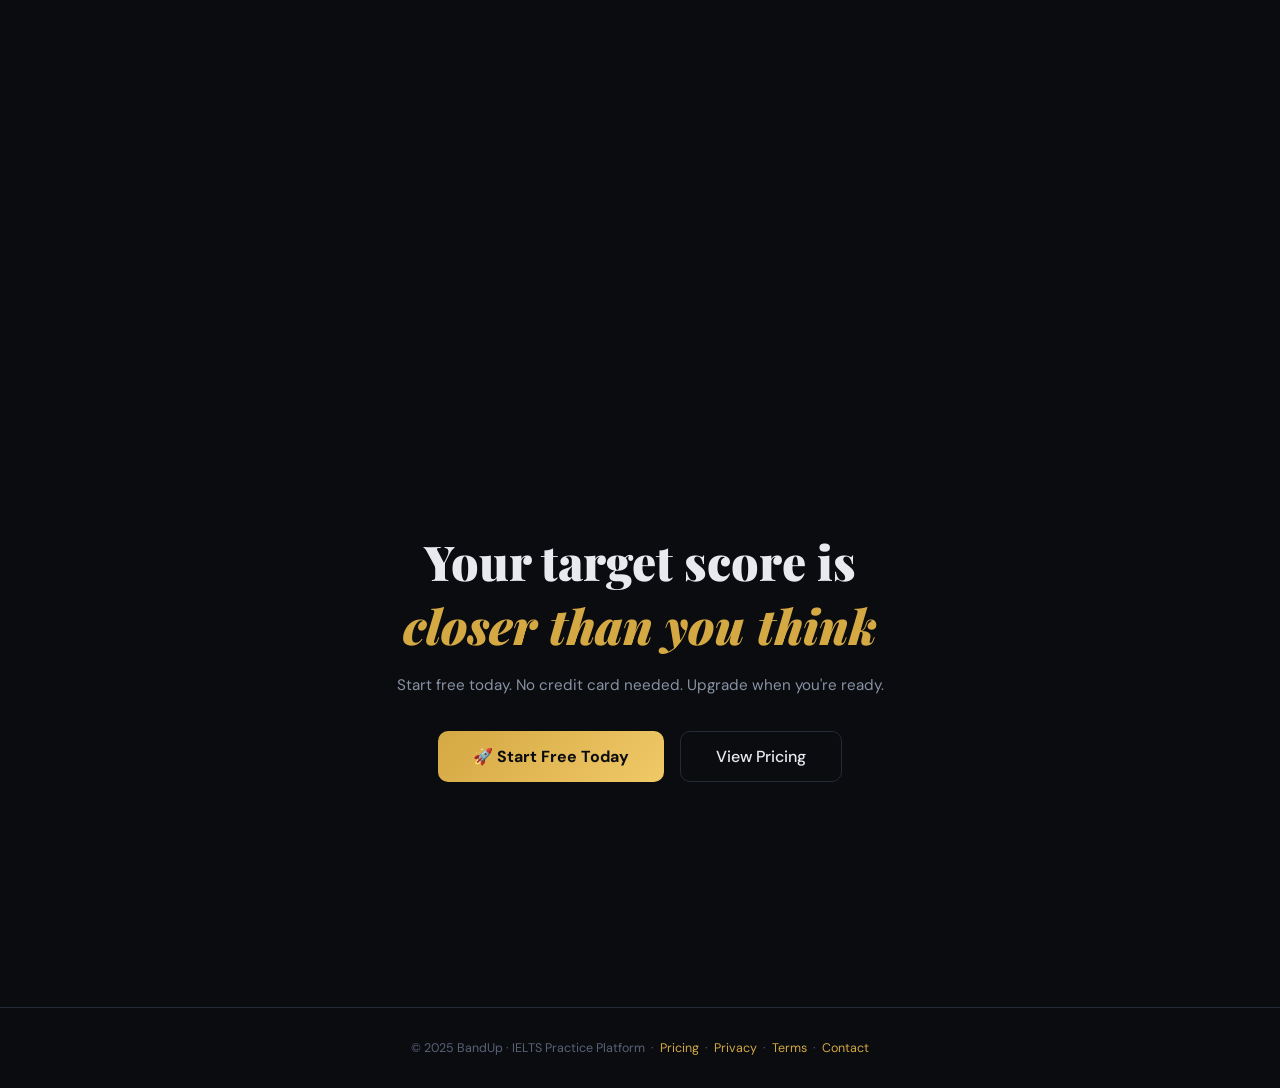
==== commit ea261adb: "Replace .url shortcuts with actual HTML files Co-Authored-By: Claude Sonnet 4.6 <noreply@anthropic.c" ====
(no text change in the page or its own stylesheets)
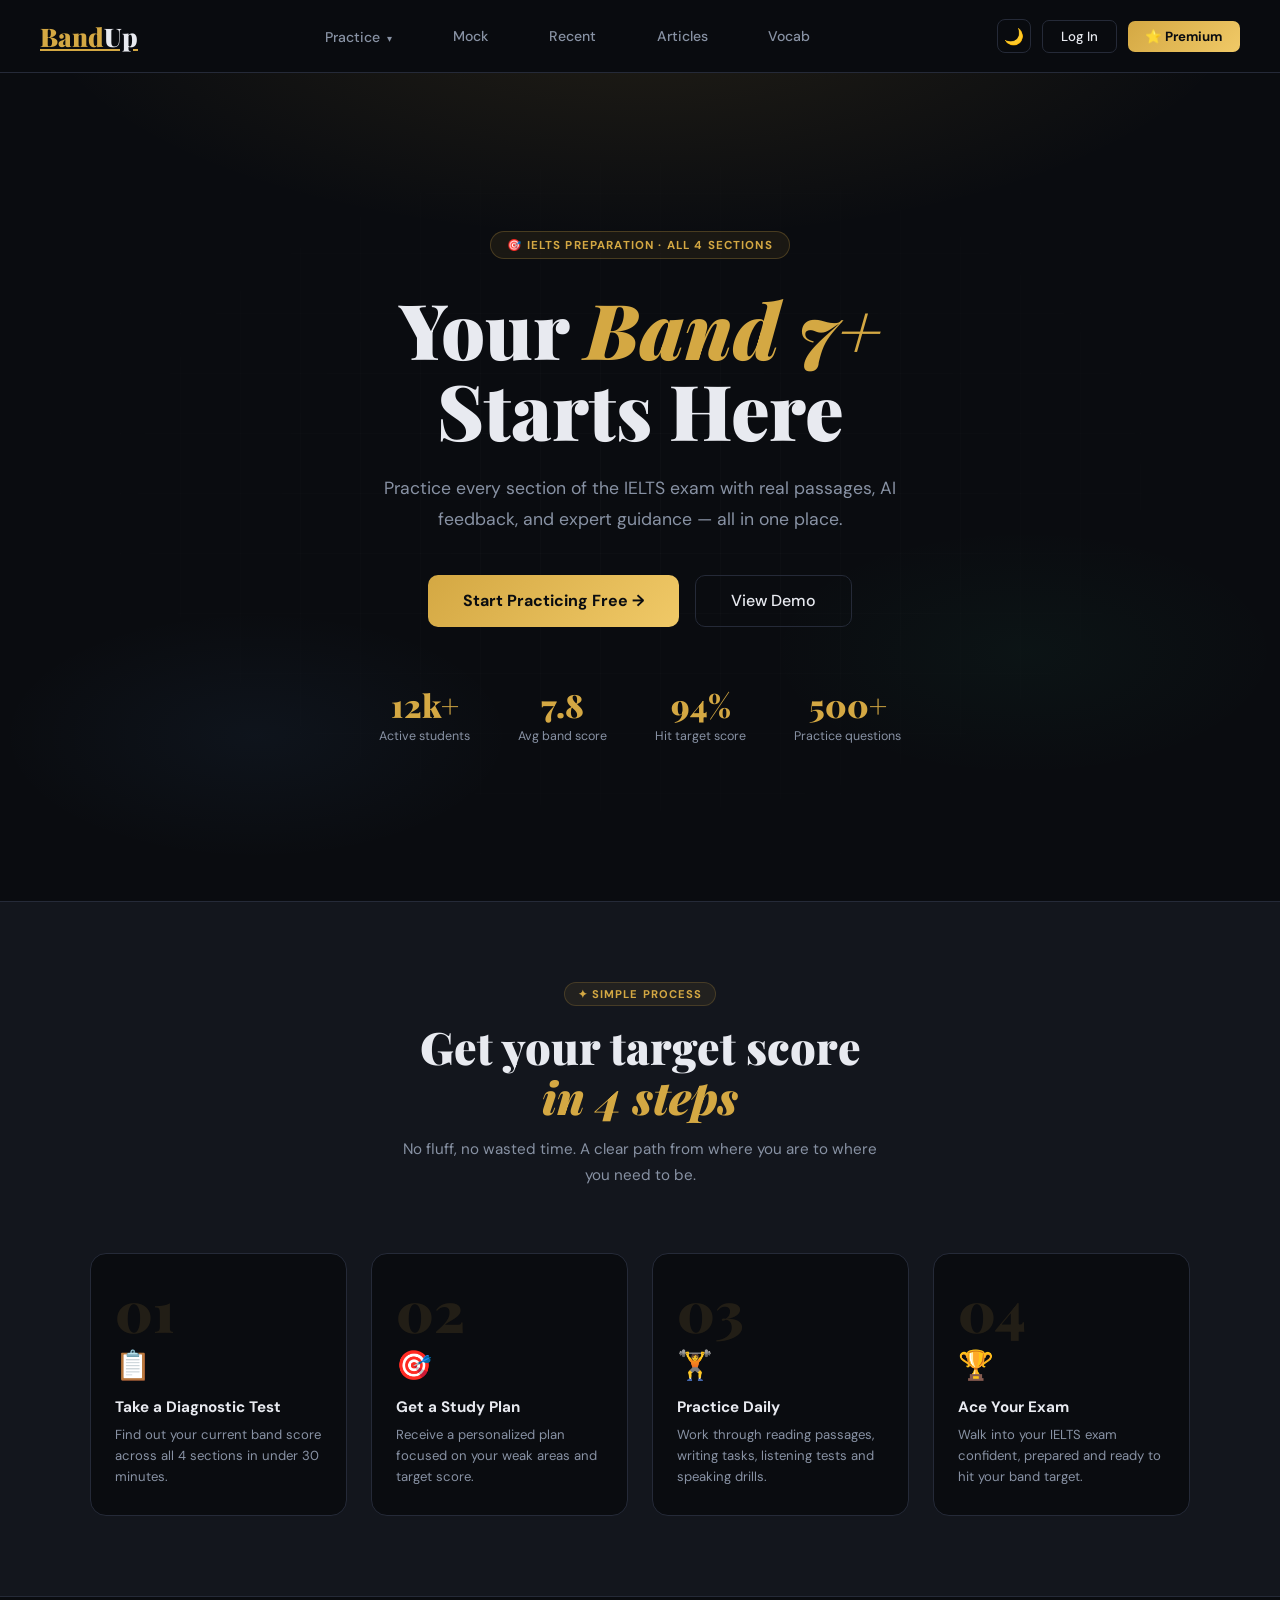
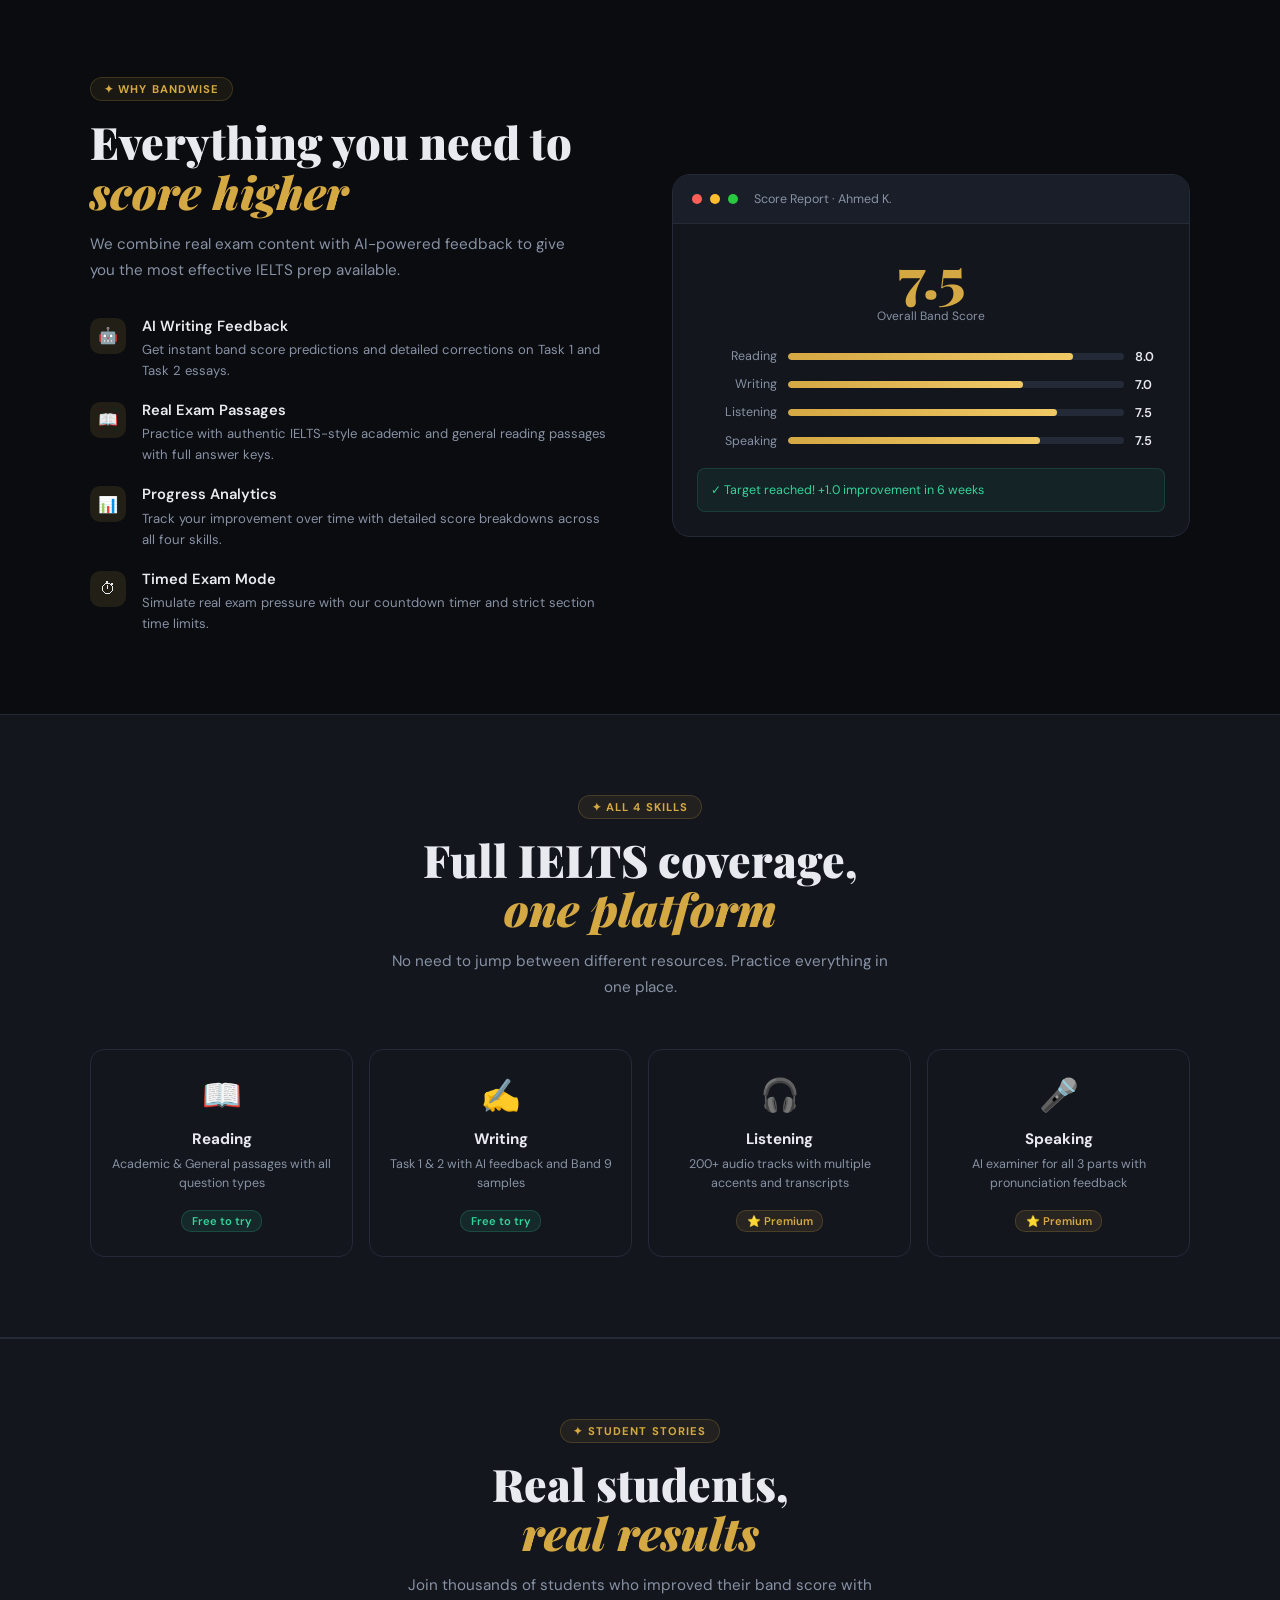
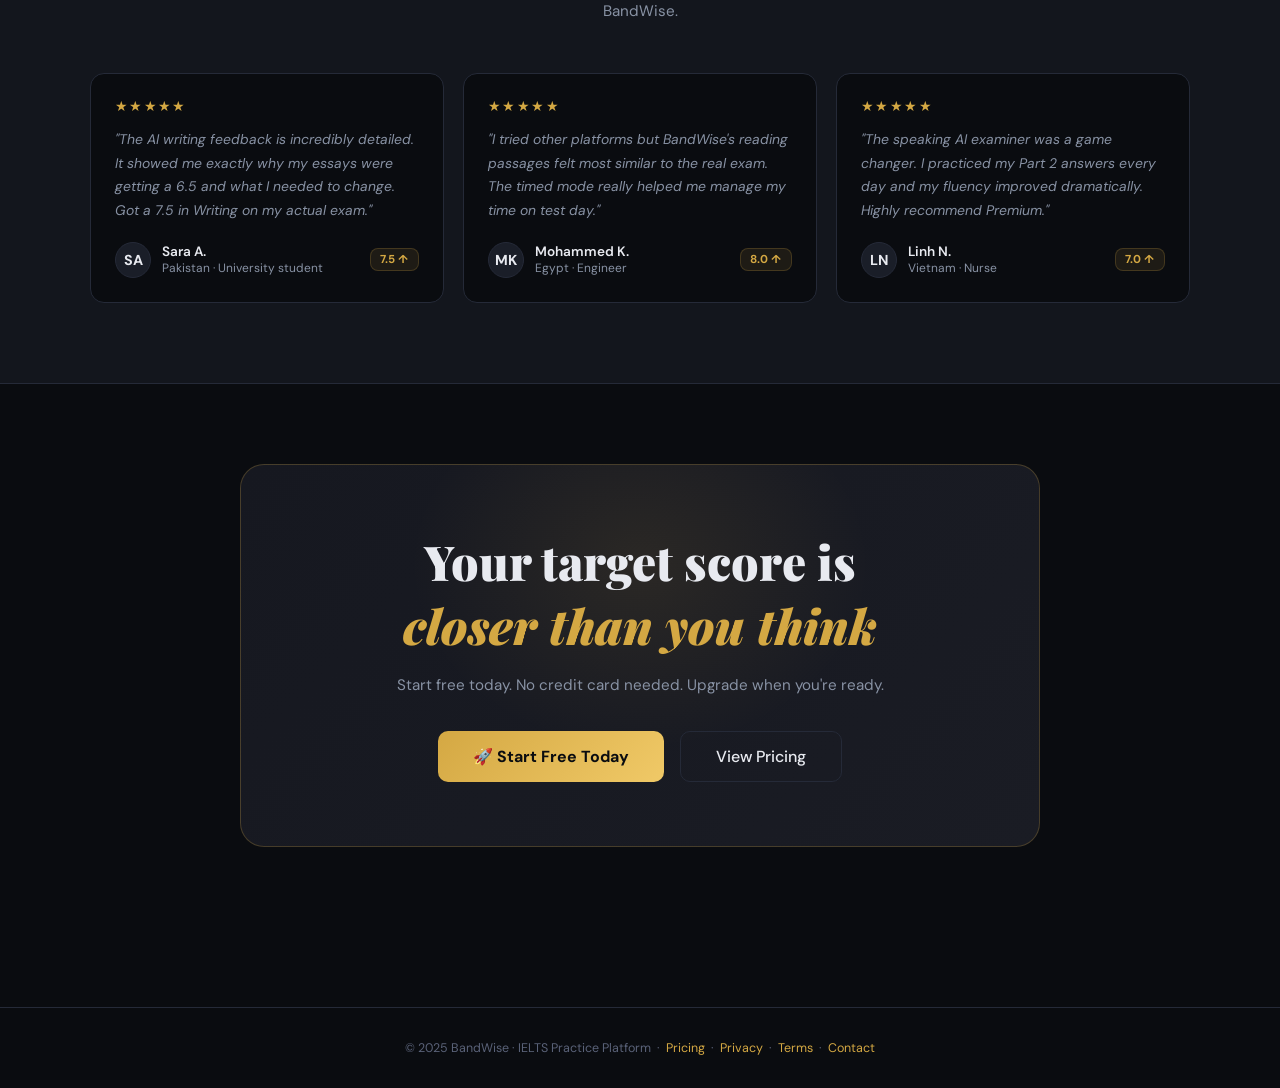
==== commit 1ca2d626: "Rebrand to BandWise, add day/night mode, analytics, and dynamic greeting - Rename BandUp → BandWise " ====
--- a/index.html
+++ b/index.html
@@ -3,7 +3,7 @@
 <head>
 <meta charset="UTF-8">
 <meta name="viewport" content="width=device-width, initial-scale=1.0">
-<title>BandUp — Ace Your IELTS</title>
+<title>BandWise — Ace Your IELTS</title>
 <link href="https://fonts.googleapis.com/css2?family=Playfair+Display:ital,wght@0,400;0,700;0,900;1,400;1,700&family=DM+Sans:wght@300;400;500;600;700&display=swap" rel="stylesheet">
 <style>
   :root {
@@ -283,6 +283,16 @@
   footer { text-align:center; padding:2rem; color:var(--muted); font-size:0.78rem; border-top:1px solid var(--border); margin-top:5rem; }
   footer a { color:var(--gold); text-decoration:none; }
 
+  /* LIGHT MODE */
+  html.light { --bg:#f7f6f2; --surface:#ffffff; --surface2:#eeede8; --border:#dedad2; --text:#1c1c1a; --muted:#a0998e; --muted2:#6e6b63; }
+  html.light nav { background:rgba(247,246,242,0.95); }
+  html.light .how-section { background:var(--surface); }
+  html.light .testimonials-section { background:var(--surface); }
+
+  /* THEME TOGGLE */
+  .btn-theme { background:transparent; border:1px solid var(--border); color:var(--text); width:34px; height:34px; border-radius:8px; cursor:pointer; font-size:1rem; display:flex; align-items:center; justify-content:center; transition:all 0.2s; }
+  .btn-theme:hover { border-color:var(--gold); }
+
   /* DROPDOWN NAV */
   .nav-link { color:var(--muted2); text-decoration:none; font-size:0.85rem; font-weight:500; padding:0.45rem 0.9rem; border-radius:7px; transition:all 0.2s; }
   .nav-link:hover { color:var(--text); background:var(--surface); }
@@ -320,6 +330,7 @@
     <a class="nav-link" href="#">Vocab</a>
   </div>
   <div class="nav-right">
+    <button class="btn-theme" id="themeToggle" onclick="toggleTheme()">🌙</button>
     <a class="btn-login" href="login.html">Log In</a>
     <button class="btn-premium-nav" onclick="location.href='pricing-page.html'">&#11088; Premium</button>
   </div>
@@ -386,7 +397,7 @@
   <div class="features-section">
     <div class="features-layout">
       <div>
-        <div class="section-tag">✦ Why BandUp</div>
+        <div class="section-tag">✦ Why BandWise</div>
         <h2 class="section-heading">Everything you need to <em>score higher</em></h2>
         <p class="section-desc">We combine real exam content with AI-powered feedback to give you the most effective IELTS prep available.</p>
         <div class="feature-list">
@@ -492,7 +503,7 @@
     <div class="testimonials-header">
       <div class="section-tag">✦ Student Stories</div>
       <h2 class="section-heading">Real students,<br><em>real results</em></h2>
-      <p class="section-desc">Join thousands of students who improved their band score with BandUp.</p>
+      <p class="section-desc">Join thousands of students who improved their band score with BandWise.</p>
     </div>
     <div class="testimonials-grid">
       <div class="testimonial-card">
@@ -506,7 +517,7 @@
       </div>
       <div class="testimonial-card">
         <div class="stars">★★★★★</div>
-        <div class="testimonial-text">"I tried other platforms but BandUp's reading passages felt most similar to the real exam. The timed mode really helped me manage my time on test day."</div>
+        <div class="testimonial-text">"I tried other platforms but BandWise's reading passages felt most similar to the real exam. The timed mode really helped me manage my time on test day."</div>
         <div class="testimonial-author">
           <div class="author-avatar">MK</div>
           <div><div class="author-name">Mohammed K.</div><div class="author-meta">Egypt · Engineer</div></div>
@@ -539,12 +550,16 @@
 </section>
 
 <footer>
-  © 2025 BandUp · IELTS Practice Platform &nbsp;·&nbsp;
+  © 2025 BandWise · IELTS Practice Platform &nbsp;·&nbsp;
   <a href="pricing-page.html">Pricing</a> &nbsp;·&nbsp;
   <a href="#">Privacy</a> &nbsp;·&nbsp;
   <a href="#">Terms</a> &nbsp;·&nbsp;
   <a href="#">Contact</a>
 </footer>
 
+<script>
+  (function(){ if(localStorage.getItem('bw_theme')==='light'){ document.documentElement.classList.add('light'); document.getElementById('themeToggle').textContent='☀️'; } })();
+  function toggleTheme(){ const l=document.documentElement.classList.toggle('light'); localStorage.setItem('bw_theme',l?'light':'dark'); document.getElementById('themeToggle').textContent=l?'☀️':'🌙'; }
+</script>
 </body>
 </html>
